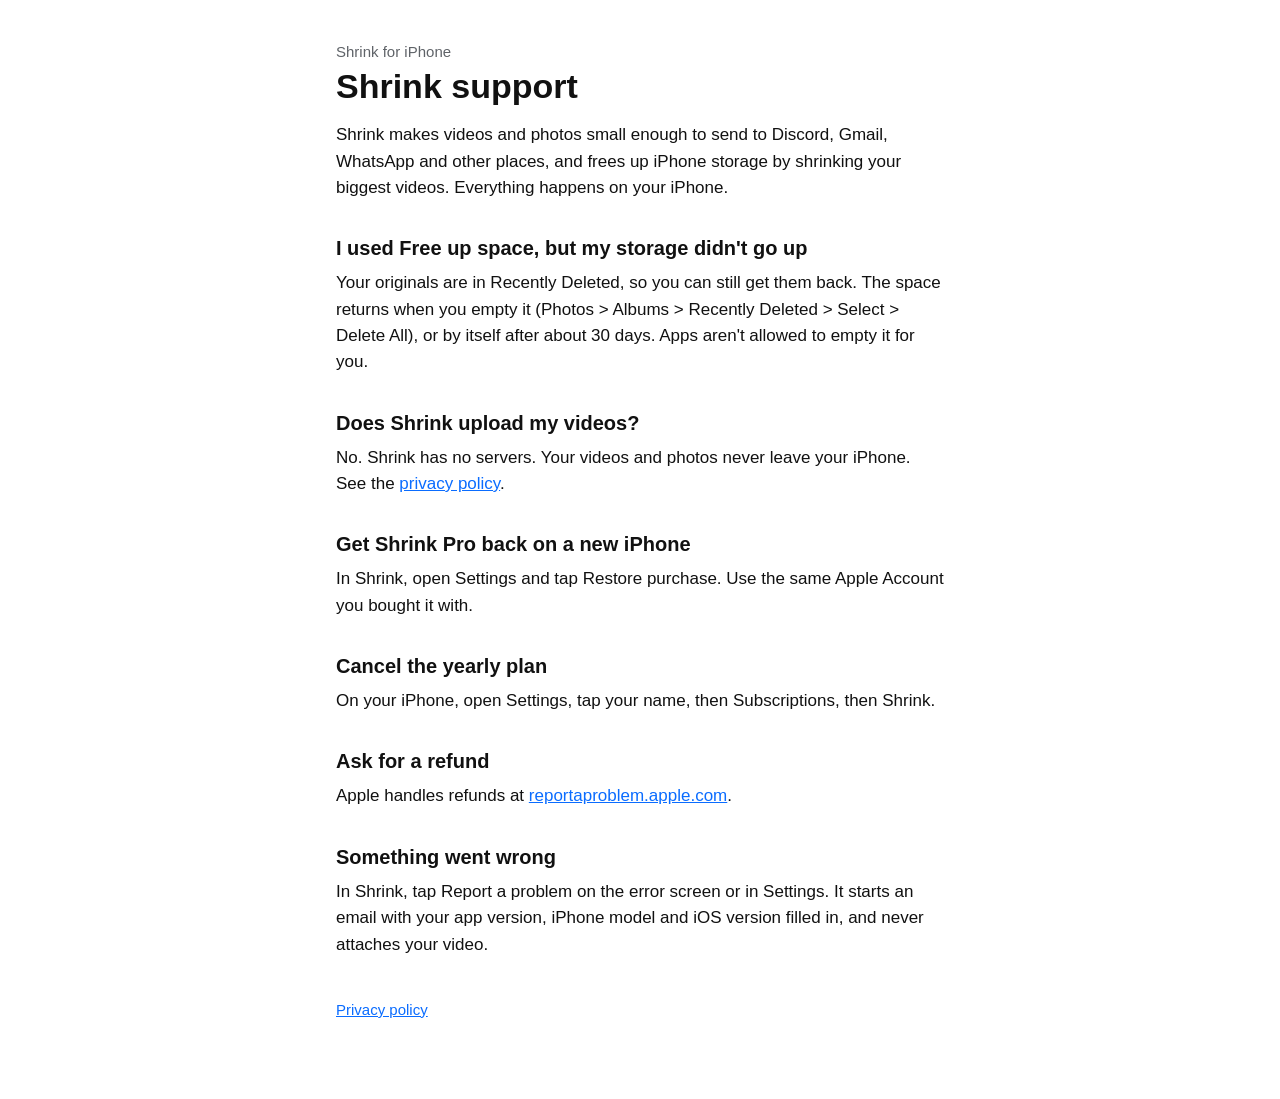
==== docs/index.html @ 524abaa2 "TestFlight prep: share sheet signing, Pro products script, support pages - ios-signing.mjs registers" ====
<!doctype html>
<html lang="en">
<head>
<meta charset="utf-8">
<meta name="viewport" content="width=device-width, initial-scale=1">
<title>Shrink support</title>
<meta name="description" content="Help with Shrink, the iPhone app that makes videos and photos small enough to send and frees up storage.">
<link rel="stylesheet" href="style.css">
</head>
<body>
<main>
  <p class="app">Shrink for iPhone</p>
  <h1>Shrink support</h1>
  <p>Shrink makes videos and photos small enough to send to Discord, Gmail, WhatsApp and other places, and frees up iPhone storage by shrinking your biggest videos. Everything happens on your iPhone.</p>

  <h2>I used Free up space, but my storage didn't go up</h2>
  <p>Your originals are in Recently Deleted, so you can still get them back. The space returns when you empty it (Photos &gt; Albums &gt; Recently Deleted &gt; Select &gt; Delete All), or by itself after about 30 days. Apps aren't allowed to empty it for you.</p>

  <h2>Does Shrink upload my videos?</h2>
  <p>No. Shrink has no servers. Your videos and photos never leave your iPhone. See the <a href="privacy/">privacy policy</a>.</p>

  <h2>Get Shrink Pro back on a new iPhone</h2>
  <p>In Shrink, open Settings and tap Restore purchase. Use the same Apple Account you bought it with.</p>

  <h2>Cancel the yearly plan</h2>
  <p>On your iPhone, open Settings, tap your name, then Subscriptions, then Shrink.</p>

  <h2>Ask for a refund</h2>
  <p>Apple handles refunds at <a href="https://reportaproblem.apple.com">reportaproblem.apple.com</a>.</p>

  <h2>Something went wrong</h2>
  <p>In Shrink, tap Report a problem on the error screen or in Settings. It starts an email with your app version, iPhone model and iOS version filled in, and never attaches your video.</p>

  <p class="small"><a href="privacy/">Privacy policy</a></p>
</main>
</body>
</html>
---- docs/style.css ----
:root {
  --bg: #ffffff;
  --text: #111111;
  --muted: #5f6368;
  --accent: #0a6cff;
  color-scheme: light dark;
}
@media (prefers-color-scheme: dark) {
  :root {
    --bg: #111111;
    --text: #f2f2f2;
    --muted: #a0a4a8;
    --accent: #5ea0ff;
  }
}
* { box-sizing: border-box; }
body {
  margin: 0;
  background: var(--bg);
  color: var(--text);
  font: 17px/1.55 -apple-system, BlinkMacSystemFont, "Segoe UI", Roboto, sans-serif;
}
main { max-width: 640px; margin: 0 auto; padding: 40px 16px 64px; }
h1 { font-size: 34px; line-height: 1.15; margin: 4px 0 16px; }
h2 { font-size: 20px; margin: 32px 0 6px; }
p { margin: 0 0 14px; }
a { color: var(--accent); }
.app { color: var(--muted); font-size: 15px; margin: 0; }
.app a { color: inherit; text-decoration: none; }
.small { color: var(--muted); font-size: 15px; margin-top: 40px; }
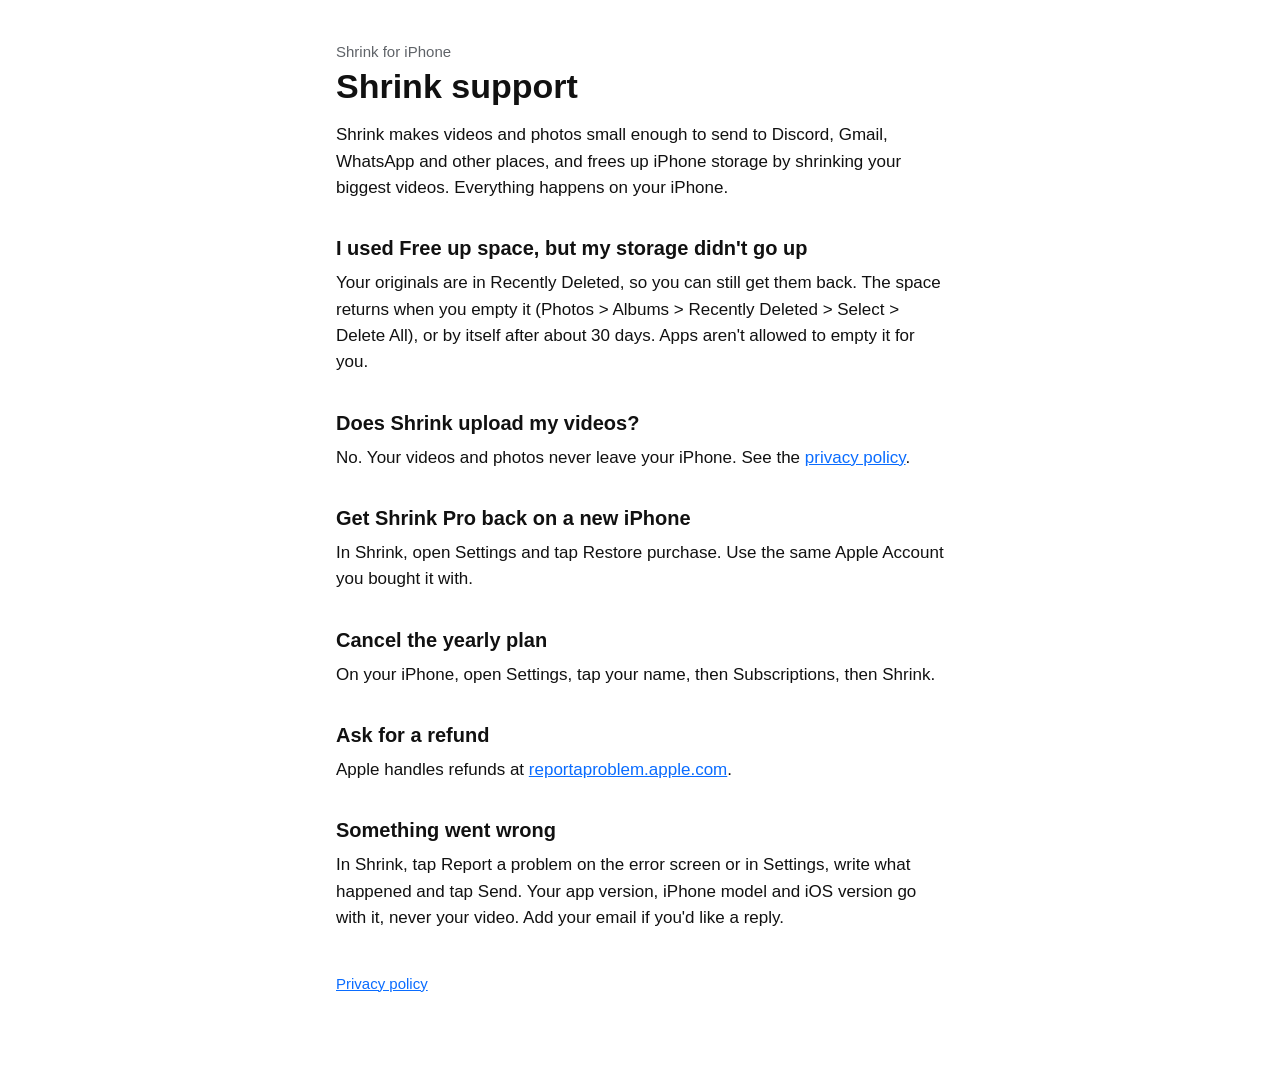
==== commit 22728a67: "Report a problem: a form in the app, sent to the support inbox - ReportProblemView replaces the mail" ====
--- a/docs/index.html
+++ b/docs/index.html
@@ -17,7 +17,7 @@
   <p>Your originals are in Recently Deleted, so you can still get them back. The space returns when you empty it (Photos &gt; Albums &gt; Recently Deleted &gt; Select &gt; Delete All), or by itself after about 30 days. Apps aren't allowed to empty it for you.</p>
 
   <h2>Does Shrink upload my videos?</h2>
-  <p>No. Shrink has no servers. Your videos and photos never leave your iPhone. See the <a href="privacy/">privacy policy</a>.</p>
+  <p>No. Your videos and photos never leave your iPhone. See the <a href="privacy/">privacy policy</a>.</p>
 
   <h2>Get Shrink Pro back on a new iPhone</h2>
   <p>In Shrink, open Settings and tap Restore purchase. Use the same Apple Account you bought it with.</p>
@@ -29,7 +29,7 @@
   <p>Apple handles refunds at <a href="https://reportaproblem.apple.com">reportaproblem.apple.com</a>.</p>
 
   <h2>Something went wrong</h2>
-  <p>In Shrink, tap Report a problem on the error screen or in Settings. It starts an email with your app version, iPhone model and iOS version filled in, and never attaches your video.</p>
+  <p>In Shrink, tap Report a problem on the error screen or in Settings, write what happened and tap Send. Your app version, iPhone model and iOS version go with it, never your video. Add your email if you'd like a reply.</p>
 
   <p class="small"><a href="privacy/">Privacy policy</a></p>
 </main>
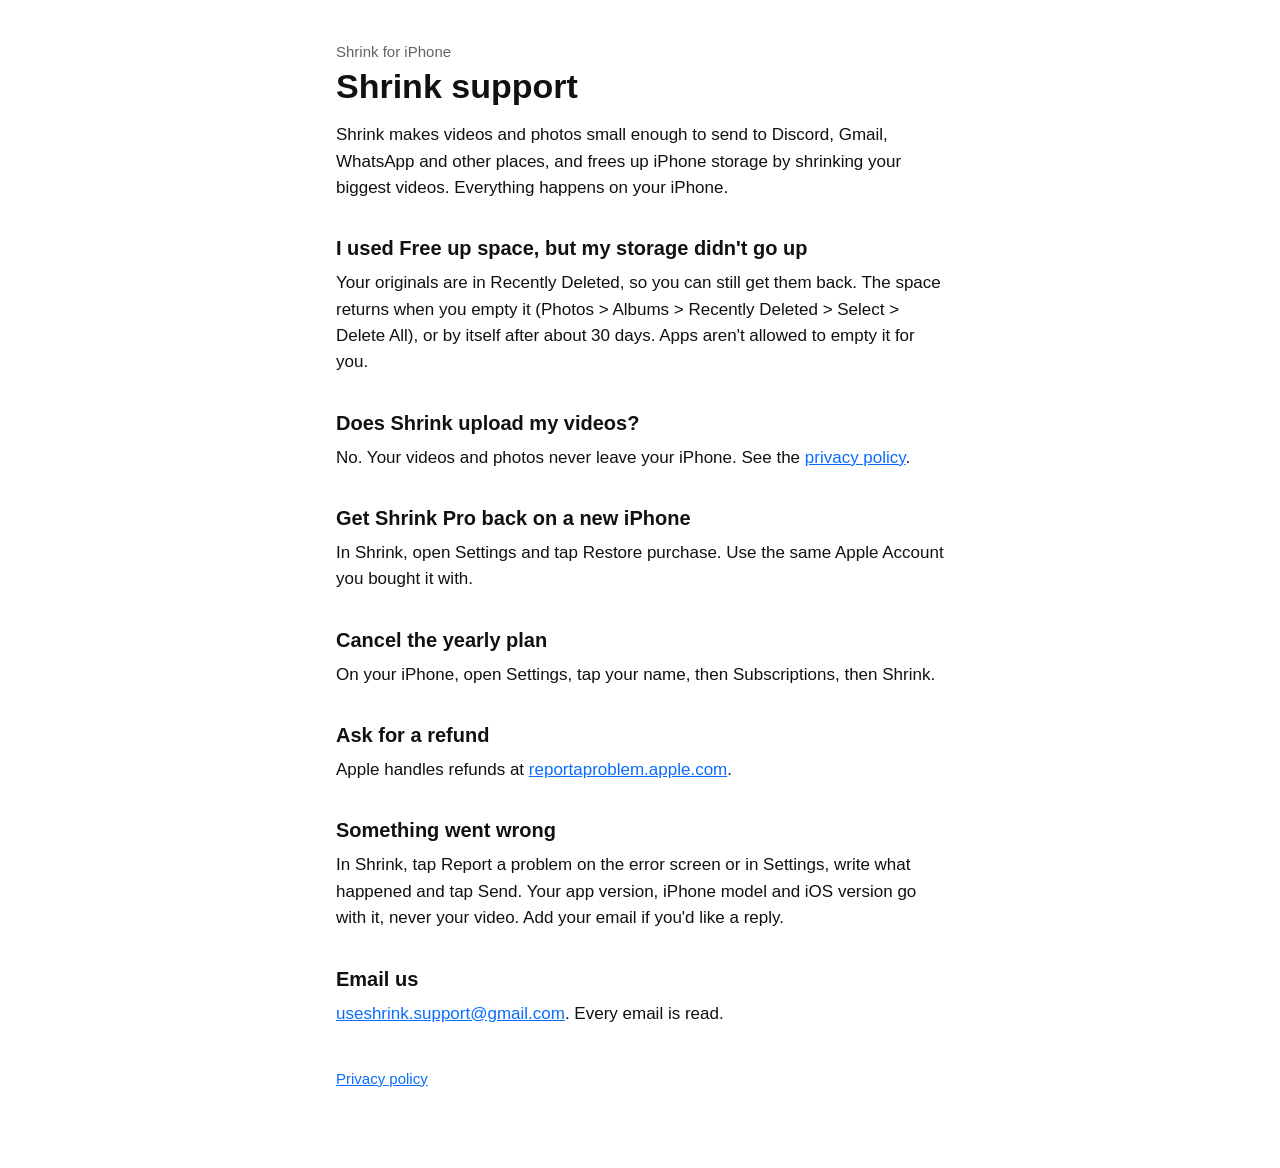
==== commit 43589f7f: "Support email on the support page and as the report form's fallback Co-Authored-By: Claude Opus 5.5 " ====
--- a/docs/index.html
+++ b/docs/index.html
@@ -31,6 +31,9 @@
   <h2>Something went wrong</h2>
   <p>In Shrink, tap Report a problem on the error screen or in Settings, write what happened and tap Send. Your app version, iPhone model and iOS version go with it, never your video. Add your email if you'd like a reply.</p>
 
+  <h2>Email us</h2>
+  <p><a href="mailto:useshrink.support@gmail.com">useshrink.support@gmail.com</a>. Every email is read.</p>
+
   <p class="small"><a href="privacy/">Privacy policy</a></p>
 </main>
 </body>
